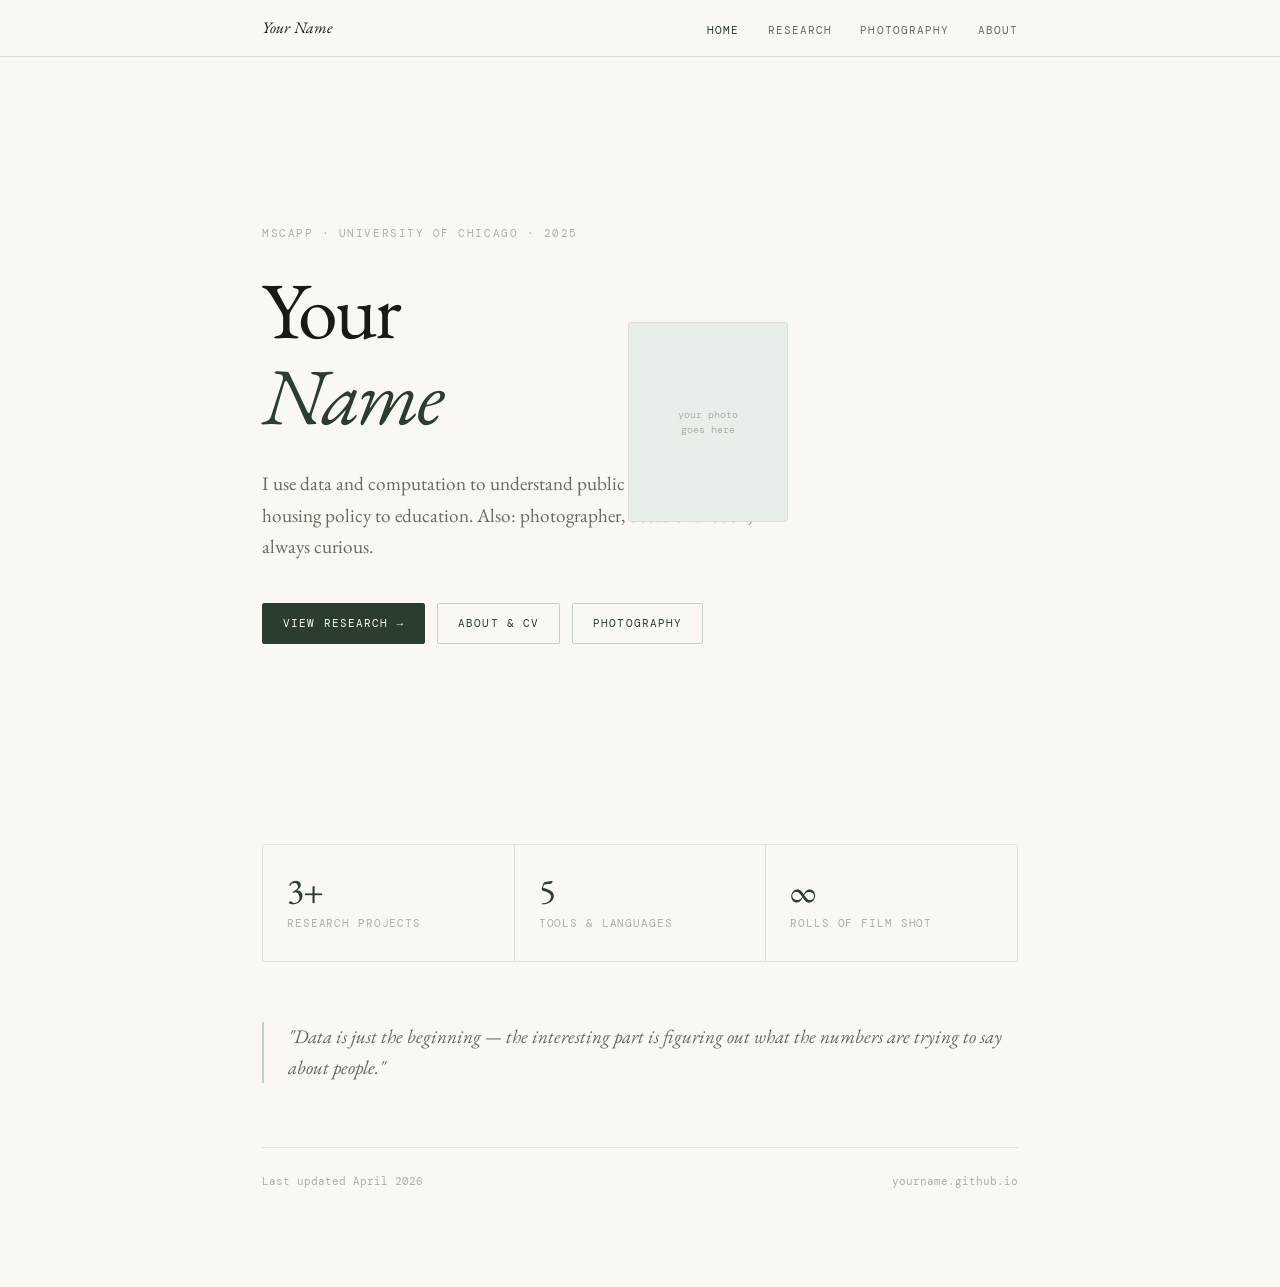
==== index.html @ b00bacf3 "initial commit" ====
<!DOCTYPE html>
<html lang="en">
<head>
  <meta charset="UTF-8">
  <meta name="viewport" content="width=device-width, initial-scale=1.0">
  <title>Your Name</title>
  <link rel="stylesheet" href="style.css">
  <style>
    .hero {
      min-height: calc(100vh - 56px);
      display: flex;
      flex-direction: column;
      justify-content: center;
      padding: 104px 32px 80px;
      max-width: 820px;
      margin: 0 auto;
    }

    .hero-eyebrow {
      font-family: var(--mono);
      font-size: 11px;
      letter-spacing: 0.14em;
      text-transform: uppercase;
      color: var(--ink-faint);
      margin-bottom: 24px;
    }

    .hero-name {
      font-size: clamp(2.8rem, 7vw, 5rem);
      font-weight: 400;
      line-height: 1.08;
      letter-spacing: -0.03em;
      margin-bottom: 28px;
    }

    .hero-name em {
      font-style: italic;
      color: var(--accent);
    }

    .hero-bio {
      font-size: 1.2rem;
      color: var(--ink-muted);
      max-width: 520px;
      line-height: 1.65;
      margin-bottom: 40px;
    }

    .hero-nav {
      display: flex;
      flex-wrap: wrap;
      gap: 12px;
    }

    .hero-btn {
      font-family: var(--mono);
      font-size: 11px;
      letter-spacing: 0.1em;
      text-transform: uppercase;
      color: var(--accent);
      text-decoration: none;
      border: 1px solid var(--accent-mid);
      padding: 10px 20px;
      border-radius: 2px;
      transition: background 0.15s, border-color 0.15s;
    }
    .hero-btn:hover {
      background: var(--accent-light);
      border-color: var(--accent);
    }
    .hero-btn.filled {
      background: var(--accent);
      color: var(--cream);
      border-color: var(--accent);
    }
    .hero-btn.filled:hover {
      background: #1e2e22;
    }

    .hero-avatar {
      position: absolute;
      right: calc((100vw - 820px) / 2 + 32px);
      top: 50%;
      transform: translateY(-50%);
      width: 160px;
      height: 200px;
      border-radius: 3px;
      border: 1px solid var(--rule);
      background: var(--accent-light);
      display: flex;
      align-items: center;
      justify-content: center;
      flex-direction: column;
      gap: 6px;
      overflow: hidden;
    }

    .hero-avatar span {
      font-family: var(--mono);
      font-size: 10px;
      color: var(--ink-faint);
      text-align: center;
      line-height: 1.5;
    }

    .scroll-hint {
      position: fixed;
      bottom: 32px;
      left: 50%;
      transform: translateX(-50%);
      font-family: var(--mono);
      font-size: 10px;
      letter-spacing: 0.12em;
      text-transform: uppercase;
      color: var(--ink-faint);
      display: flex;
      flex-direction: column;
      align-items: center;
      gap: 8px;
      animation: fadeUp 1s 0.8s both;
    }

    .scroll-hint::after {
      content: '';
      width: 1px;
      height: 32px;
      background: var(--ink-faint);
      animation: grow 1.5s 1.2s infinite;
    }

    @keyframes grow {
      0%, 100% { transform: scaleY(0.4); opacity: 0.3; }
      50% { transform: scaleY(1); opacity: 1; }
    }

    /* Brief highlights on home */
    .home-body {
      max-width: 820px;
      margin: 0 auto;
      padding: 0 32px 96px;
    }

    .highlights {
      display: grid;
      grid-template-columns: repeat(3, 1fr);
      gap: 1px;
      background: var(--rule);
      border: 1px solid var(--rule);
      border-radius: 3px;
      overflow: hidden;
      margin-bottom: 60px;
    }

    .highlight-cell {
      background: var(--cream);
      padding: 28px 24px;
    }

    .highlight-num {
      font-size: 2.2rem;
      font-weight: 400;
      line-height: 1;
      letter-spacing: -0.03em;
      margin-bottom: 6px;
      color: var(--accent);
    }

    .highlight-label {
      font-family: var(--mono);
      font-size: 11px;
      color: var(--ink-faint);
      letter-spacing: 0.08em;
      text-transform: uppercase;
    }

    .home-quote {
      border-left: 2px solid var(--accent-mid);
      padding-left: 24px;
      margin: 48px 0;
    }

    .home-quote p {
      font-size: 1.2rem;
      font-style: italic;
      color: var(--ink-muted);
      line-height: 1.6;
    }

    @media (max-width: 700px) {
      .hero-avatar { display: none; }
      .highlights { grid-template-columns: 1fr; }
      .home-body { padding: 0 20px 72px; }
    }

    @media (min-width: 701px) {
      .hero { position: relative; padding-right: 220px; }
    }
  </style>
</head>
<body>

<nav>
  <div class="nav-inner">
    <a class="nav-name" href="index.html">Your Name</a>
    <ul class="nav-links">
      <li><a href="index.html" class="active">Home</a></li>
      <li><a href="research.html">Research</a></li>
      <li><a href="photography.html">Photography</a></li>
      <li><a href="about.html">About</a></li>
    </ul>
  </div>
</nav>

<div class="hero fade-up">
  <p class="hero-eyebrow">MSCAPP · University of Chicago · 2025</p>
  <h1 class="hero-name">Your<br><em>Name</em></h1>
  <p class="hero-bio">
    I use data and computation to understand public systems — from housing policy to education. Also: photographer, occasional cook, always curious.
  </p>
  <div class="hero-nav">
    <a class="hero-btn filled" href="research.html">View Research →</a>
    <a class="hero-btn" href="about.html">About &amp; CV</a>
    <a class="hero-btn" href="photography.html">Photography</a>
  </div>

  <div class="hero-avatar">
    <span>your photo<br>goes here</span>
  </div>
</div>

<div class="home-body">

  <div class="highlights fade-up">
    <div class="highlight-cell">
      <div class="highlight-num">3+</div>
      <div class="highlight-label">Research projects</div>
    </div>
    <div class="highlight-cell">
      <div class="highlight-num">5</div>
      <div class="highlight-label">Tools &amp; languages</div>
    </div>
    <div class="highlight-cell">
      <div class="highlight-num">∞</div>
      <div class="highlight-label">Rolls of film shot</div>
    </div>
  </div>

  <div class="home-quote fade-up">
    <p>"Data is just the beginning — the interesting part is figuring out what the numbers are trying to say about people."</p>
  </div>

  <footer>
    <span class="footer-note">Last updated April 2026</span>
    <span class="footer-note">yourname.github.io</span>
  </footer>
</div>

</body>
</html>
---- style.css ----
@import url('https://fonts.googleapis.com/css2?family=EB+Garamond:ital,wght@0,400;0,500;1,400;1,500&family=DM+Mono:wght@300;400&display=swap');

*, *::before, *::after { box-sizing: border-box; margin: 0; padding: 0; }

:root {
  --cream: #FAF8F3;
  --ink: #1A1916;
  --ink-muted: #6B6860;
  --ink-faint: #B0AEA8;
  --accent: #2A3D2E;
  --accent-light: #E8EFE9;
  --accent-mid: #C2D4C4;
  --rule: #E0DDD6;
  --serif: 'EB Garamond', Georgia, serif;
  --mono: 'DM Mono', 'Courier New', monospace;
}

html { scroll-behavior: smooth; }

body {
  font-family: var(--serif);
  background: var(--cream);
  color: var(--ink);
  font-size: 17px;
  line-height: 1.7;
  min-height: 100vh;
}

/* ── Nav ── */
nav {
  position: fixed;
  top: 0; left: 0; right: 0;
  z-index: 100;
  background: rgba(250, 248, 243, 0.92);
  backdrop-filter: blur(8px);
  -webkit-backdrop-filter: blur(8px);
  border-bottom: 1px solid var(--rule);
}

.nav-inner {
  max-width: 820px;
  margin: 0 auto;
  padding: 0 32px;
  height: 56px;
  display: flex;
  align-items: center;
  justify-content: space-between;
}

.nav-name {
  font-family: var(--serif);
  font-size: 1rem;
  font-style: italic;
  color: var(--ink);
  text-decoration: none;
  letter-spacing: 0.01em;
}

.nav-links {
  display: flex;
  gap: 28px;
  list-style: none;
}

.nav-links a {
  font-family: var(--mono);
  font-size: 11px;
  letter-spacing: 0.1em;
  text-transform: uppercase;
  color: var(--ink-muted);
  text-decoration: none;
  transition: color 0.15s;
}

.nav-links a:hover,
.nav-links a.active { color: var(--accent); }

/* ── Page Layout ── */
.page {
  max-width: 820px;
  margin: 0 auto;
  padding: 104px 32px 96px;
}

/* ── Section labels ── */
.section-label {
  font-family: var(--mono);
  font-size: 11px;
  color: var(--ink-faint);
  letter-spacing: 0.14em;
  text-transform: uppercase;
  margin-bottom: 24px;
  display: flex;
  align-items: center;
  gap: 14px;
}
.section-label::after {
  content: '';
  flex: 1;
  height: 1px;
  background: var(--rule);
}

section { margin-bottom: 60px; }

/* ── Buttons / links ── */
.link-arrow {
  font-family: var(--mono);
  font-size: 12px;
  color: var(--accent);
  text-decoration: none;
  border-bottom: 1px solid var(--accent-light);
  padding-bottom: 1px;
  transition: border-color 0.15s;
}
.link-arrow:hover { border-color: var(--accent); }

/* ── Tag badges ── */
.tag {
  font-family: var(--mono);
  font-size: 10px;
  letter-spacing: 0.08em;
  text-transform: uppercase;
  background: var(--accent-light);
  color: var(--accent);
  padding: 2px 8px;
  border-radius: 2px;
  white-space: nowrap;
}

/* ── Animations ── */
@keyframes fadeUp {
  from { opacity: 0; transform: translateY(18px); }
  to   { opacity: 1; transform: translateY(0); }
}

.fade-up {
  animation: fadeUp 0.55s ease both;
}

.fade-up:nth-child(1) { animation-delay: 0.05s; }
.fade-up:nth-child(2) { animation-delay: 0.13s; }
.fade-up:nth-child(3) { animation-delay: 0.21s; }
.fade-up:nth-child(4) { animation-delay: 0.29s; }
.fade-up:nth-child(5) { animation-delay: 0.37s; }

/* ── Footer ── */
footer {
  border-top: 1px solid var(--rule);
  padding: 24px 0 0;
  display: flex;
  justify-content: space-between;
  align-items: center;
  flex-wrap: wrap;
  gap: 8px;
  margin-top: 64px;
}

.footer-note {
  font-family: var(--mono);
  font-size: 11px;
  color: var(--ink-faint);
}

/* ── Responsive ── */
@media (max-width: 600px) {
  .nav-links { gap: 16px; }
  .page { padding: 88px 20px 72px; }
}
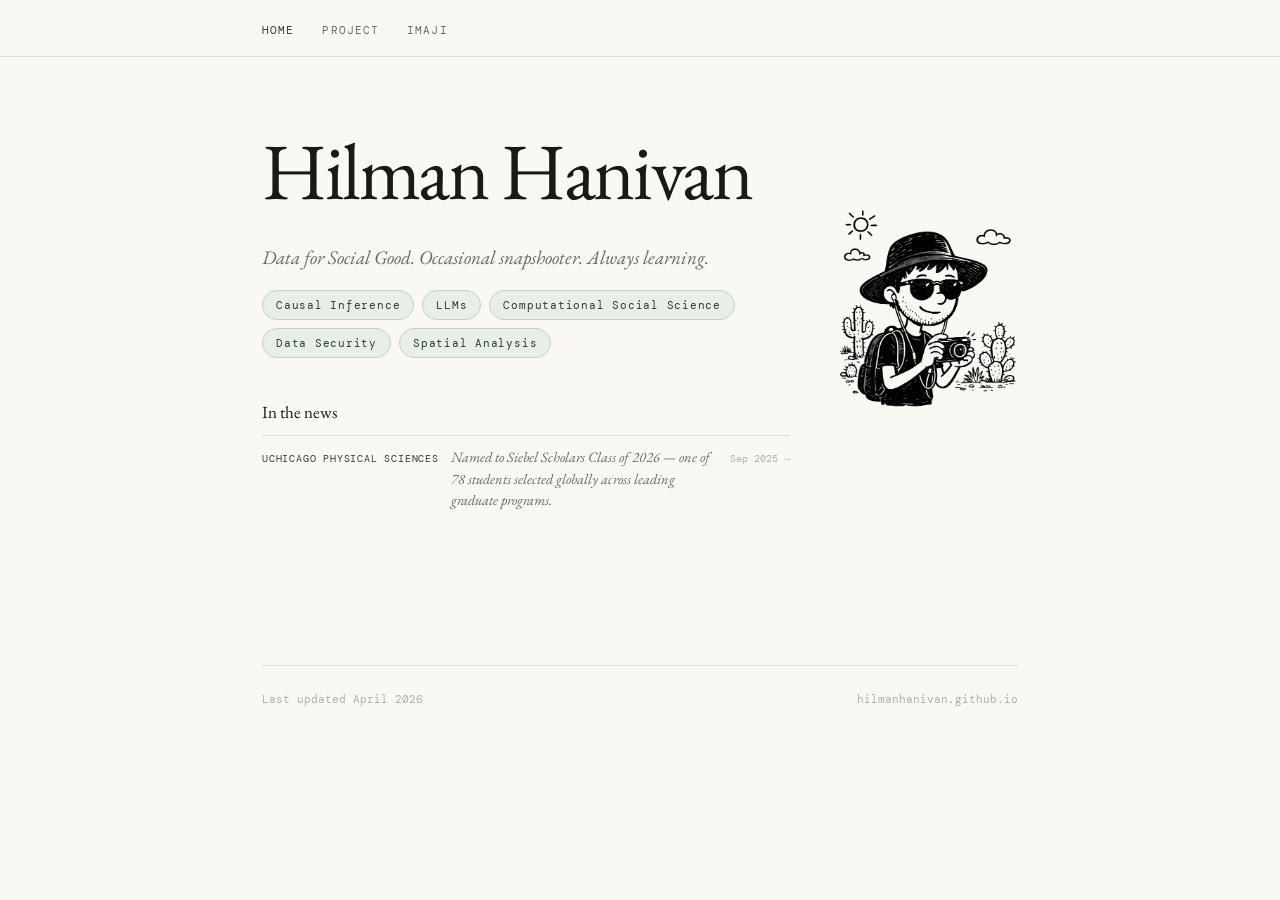
==== commit 5bf1b14e: "Updated" ====
--- a/index.html
+++ b/index.html
@@ -3,17 +3,23 @@
 <head>
   <meta charset="UTF-8">
   <meta name="viewport" content="width=device-width, initial-scale=1.0">
-  <title>Your Name</title>
+  <title>Hilman Hanivan</title>
   <link rel="stylesheet" href="style.css">
   <style>
     .hero {
-      min-height: calc(100vh - 56px);
-      display: flex;
-      flex-direction: column;
-      justify-content: center;
-      padding: 104px 32px 80px;
-      max-width: 820px;
-      margin: 0 auto;
+    display: flex;
+    flex-direction: row;
+    align-items: center;
+    justify-content: space-between;
+    gap: 48px;
+    padding: 104px 32px 80px;
+    max-width: 820px;
+    margin: 0 auto;
+    }
+
+    .hero-content {
+    flex: 1;
+    min-width: 0;
     }
 
     .hero-eyebrow {
@@ -64,35 +70,56 @@
       border-radius: 2px;
       transition: background 0.15s, border-color 0.15s;
     }
+
     .hero-btn:hover {
       background: var(--accent-light);
       border-color: var(--accent);
     }
+
     .hero-btn.filled {
       background: var(--accent);
       color: var(--cream);
       border-color: var(--accent);
     }
+    
     .hero-btn.filled:hover {
       background: #1e2e22;
     }
 
+    .hero-bio { margin-bottom: 40px; }
+
+    .hero-tagline {
+    font-size: 1.2rem;
+    font-style: italic;
+    color: var(--ink-muted);
+    line-height: 1.65;
+    margin-bottom: 16px;
+    }
+
+    .hero-pills {
+    display: flex;
+    flex-wrap: wrap;
+    gap: 8px;
+    }
+
+    .hero-pill {
+    font-family: var(--mono);
+    font-size: 11px;
+    letter-spacing: 0.07em;
+    border: 1px solid var(--accent-mid);
+    color: var(--accent);
+    background: var(--accent-light);
+    padding: 5px 13px;
+    border-radius: 100px;
+    }
+
     .hero-avatar {
-      position: absolute;
-      right: calc((100vw - 820px) / 2 + 32px);
-      top: 50%;
-      transform: translateY(-50%);
-      width: 160px;
-      height: 200px;
-      border-radius: 3px;
-      border: 1px solid var(--rule);
-      background: var(--accent-light);
-      display: flex;
-      align-items: center;
-      justify-content: center;
-      flex-direction: column;
-      gap: 6px;
-      overflow: hidden;
+    width: 180px;
+    aspect-ratio: 3 / 4;
+    flex-shrink: 0;
+    border-radius: 6px;
+    border: 0px solid var(--rule);
+    overflow: hidden;
     }
 
     .hero-avatar span {
@@ -101,6 +128,49 @@
       color: var(--ink-faint);
       text-align: center;
       line-height: 1.5;
+    }
+
+    .hero-news {
+    margin-top: 28px;
+    display: flex;
+    flex-direction: column;
+    gap: 8px;
+    }
+
+    .news-item {
+    display: flex;
+    flex-direction: row;
+    align-items: baseline;
+    gap: 12px;
+    text-decoration: none;
+    padding: 10px 0;
+    border-top: 1px solid var(--rule);
+    transition: opacity 0.15s;
+    }
+
+    .news-item:hover { opacity: 0.7; }
+
+    .news-outlet {
+    font-family: var(--mono);
+    font-size: 10px;
+    letter-spacing: 0.08em;
+    text-transform: uppercase;
+    color: var(--accent);
+    white-space: nowrap;
+    }
+
+    .news-title {
+    font-size: 0.9rem;
+    color: var(--ink-muted);
+    font-style: italic;
+    line-height: 1.5;
+    }
+
+    .news-date {
+    font-family: var(--mono);
+    font-size: 10px;
+    color: var(--ink-faint);
+    white-space: nowrap;
     }
 
     .scroll-hint {
@@ -185,7 +255,7 @@
       color: var(--ink-muted);
       line-height: 1.6;
     }
-
+    /*
     @media (max-width: 700px) {
       .hero-avatar { display: none; }
       .highlights { grid-template-columns: 1fr; }
@@ -195,63 +265,98 @@
     @media (min-width: 701px) {
       .hero { position: relative; padding-right: 220px; }
     }
+    */
+
+    @media (max-width: 700px) {
+    .hero { flex-direction: column-reverse; gap: 24px; padding: 88px 20px 60px; }
+    .hero-avatar { width: 120px; height: 120px; }
+    .home-body { padding: 0 20px 72px; }
+    }
+
+    .streak-box {
+    display: inline-flex;
+    align-items: center;
+    gap: 12px;
+    margin-top: 20px;
+    border: 1px solid var(--accent-mid);
+    border-radius: 6px;
+    padding: 12px 18px;
+    background: var(--accent-light);
+    }
+
+    .streak-icon {
+    font-size: 20px;
+    line-height: 1;
+    }
+
+    .streak-num {
+    font-family: var(--serif);
+    font-size: 1.6rem;
+    font-weight: 400;
+    color: var(--accent);
+    letter-spacing: -0.02em;
+    line-height: 1;
+    display: block;
+    }
+
+    .streak-label {
+    font-family: var(--mono);
+    font-size: 10px;
+    letter-spacing: 0.1em;
+    text-transform: uppercase;
+    color: var(--ink-faint);
+    display: block;
+    margin-top: 2px;
+    }
   </style>
 </head>
 <body>
 
 <nav>
   <div class="nav-inner">
-    <a class="nav-name" href="index.html">Your Name</a>
     <ul class="nav-links">
       <li><a href="index.html" class="active">Home</a></li>
-      <li><a href="research.html">Research</a></li>
-      <li><a href="photography.html">Photography</a></li>
-      <li><a href="about.html">About</a></li>
+      <li><a href="research.html">Project</a></li>
+      <li><a href="photography.html">Imaji</a></li>
     </ul>
   </div>
 </nav>
 
 <div class="hero fade-up">
-  <p class="hero-eyebrow">MSCAPP · University of Chicago · 2025</p>
-  <h1 class="hero-name">Your<br><em>Name</em></h1>
-  <p class="hero-bio">
-    I use data and computation to understand public systems — from housing policy to education. Also: photographer, occasional cook, always curious.
-  </p>
-  <div class="hero-nav">
-    <a class="hero-btn filled" href="research.html">View Research →</a>
-    <a class="hero-btn" href="about.html">About &amp; CV</a>
-    <a class="hero-btn" href="photography.html">Photography</a>
+  <div class="hero-content">
+    <p class="hero-eyebrow"></p>
+    <h1 class="hero-name">Hilman Hanivan</h1>
+    <div class="hero-bio">
+      <p class="hero-tagline">Data for Social Good. Occasional snapshooter. Always learning.</p>
+      <div class="hero-pills">
+        <span class="hero-pill">Causal Inference</span>
+        <span class="hero-pill">LLMs</span>
+        <span class="hero-pill">Computational Social Science</span>
+        <span class="hero-pill">Data Security</span>
+        <span class="hero-pill">Spatial Analysis</span>
+      </div>
+    </div>
+    <div class="hero-news">
+        <span class="skill-group-label">In the news</span>
+        <a class="news-item" href="https://physicalsciences.uchicago.edu/news/article/five-uchicago-cs-students-named-to-siebel-scholars-class-of-2026/" target="_blank">
+            <span class="news-outlet">UChicago Physical Sciences</span>
+            <span class="news-title">Named to Siebel Scholars Class of 2026 — one of 78 students selected globally across leading graduate programs.</span>
+            <span class="news-date">Sep 2025 →</span>
+        </a>
+    </div>
   </div>
 
   <div class="hero-avatar">
-    <span>your photo<br>goes here</span>
+    <img src="avatar.png" alt="Hilman Hanivan" style="width:100%; height:100%; object-fit:cover; object-position: top center;">
   </div>
 </div>
 
+
+
 <div class="home-body">
-
-  <div class="highlights fade-up">
-    <div class="highlight-cell">
-      <div class="highlight-num">3+</div>
-      <div class="highlight-label">Research projects</div>
-    </div>
-    <div class="highlight-cell">
-      <div class="highlight-num">5</div>
-      <div class="highlight-label">Tools &amp; languages</div>
-    </div>
-    <div class="highlight-cell">
-      <div class="highlight-num">∞</div>
-      <div class="highlight-label">Rolls of film shot</div>
-    </div>
-  </div>
-
-  <div class="home-quote fade-up">
-    <p>"Data is just the beginning — the interesting part is figuring out what the numbers are trying to say about people."</p>
-  </div>
-
-  <footer>
+ <footer>
     <span class="footer-note">Last updated April 2026</span>
-    <span class="footer-note">yourname.github.io</span>
+    <span class="footer-note">hilmanhanivan.github.io</span>
   </footer>
 </div>
 
